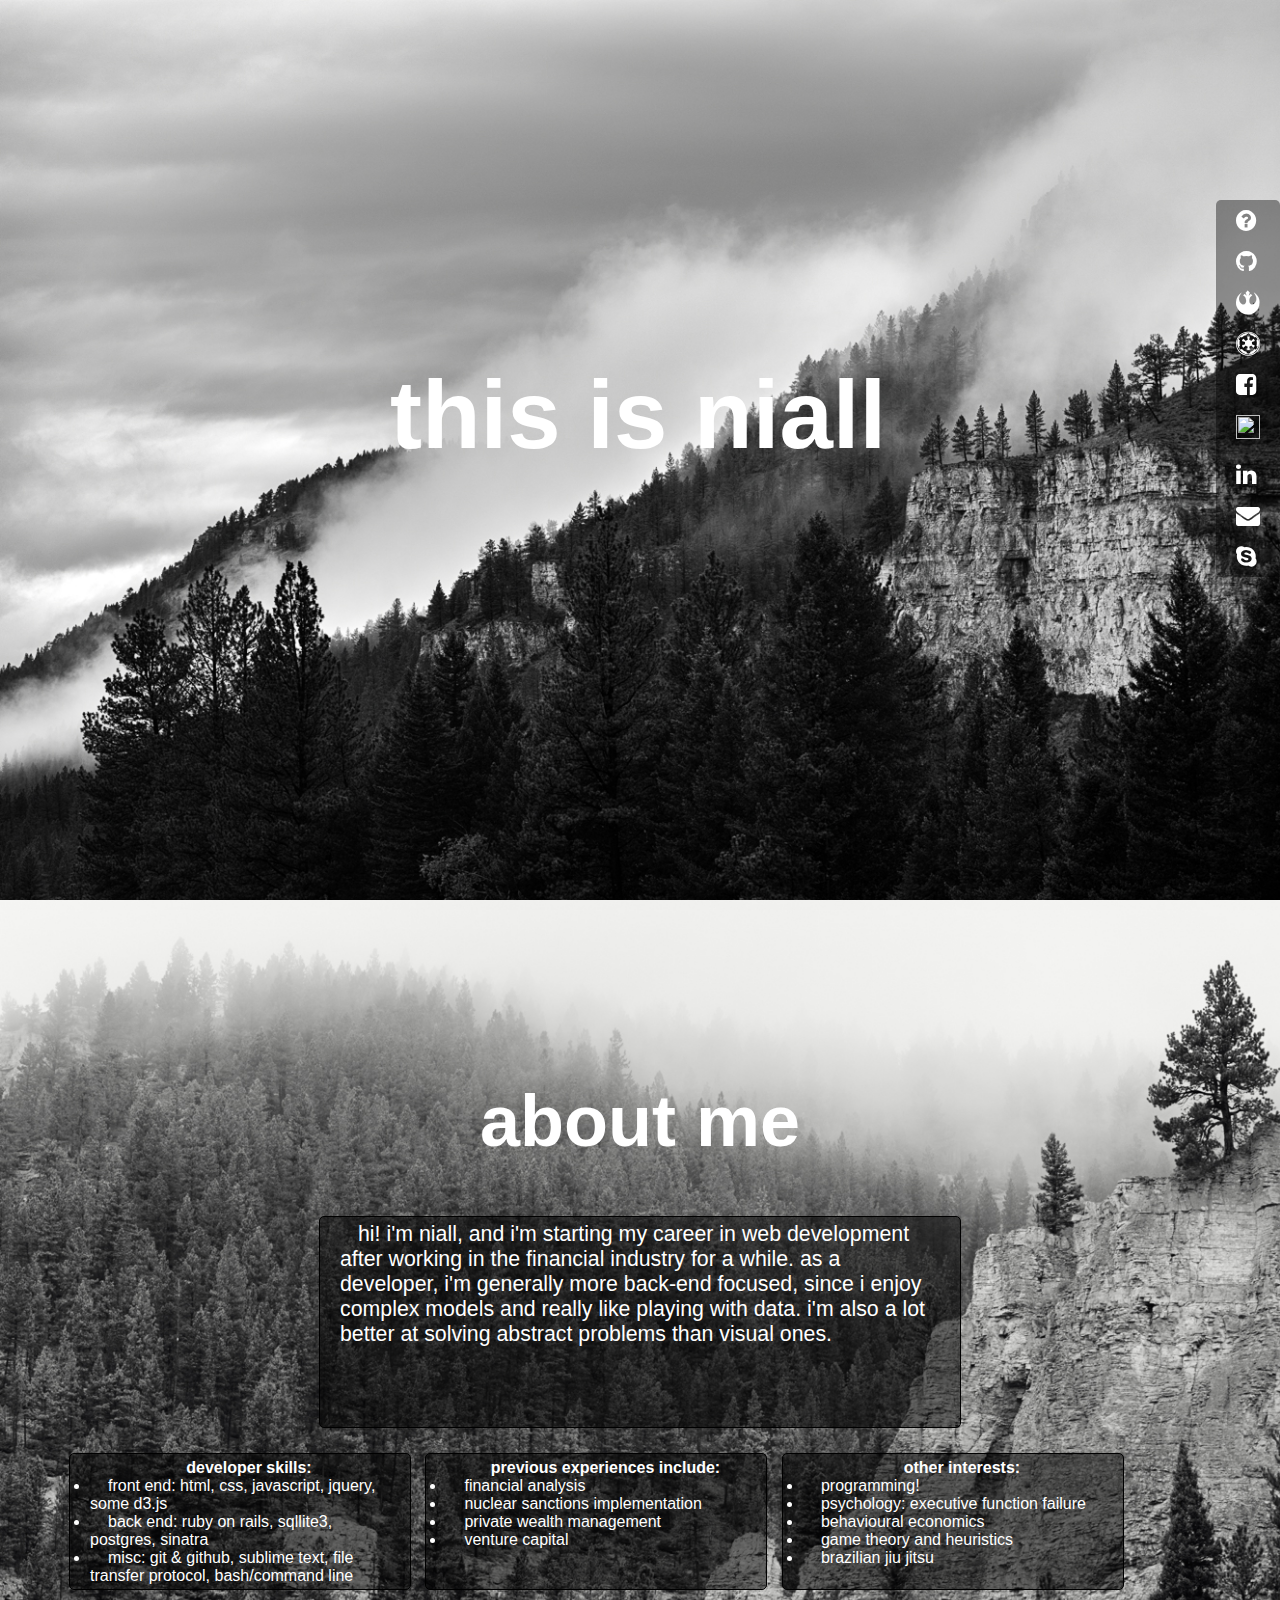
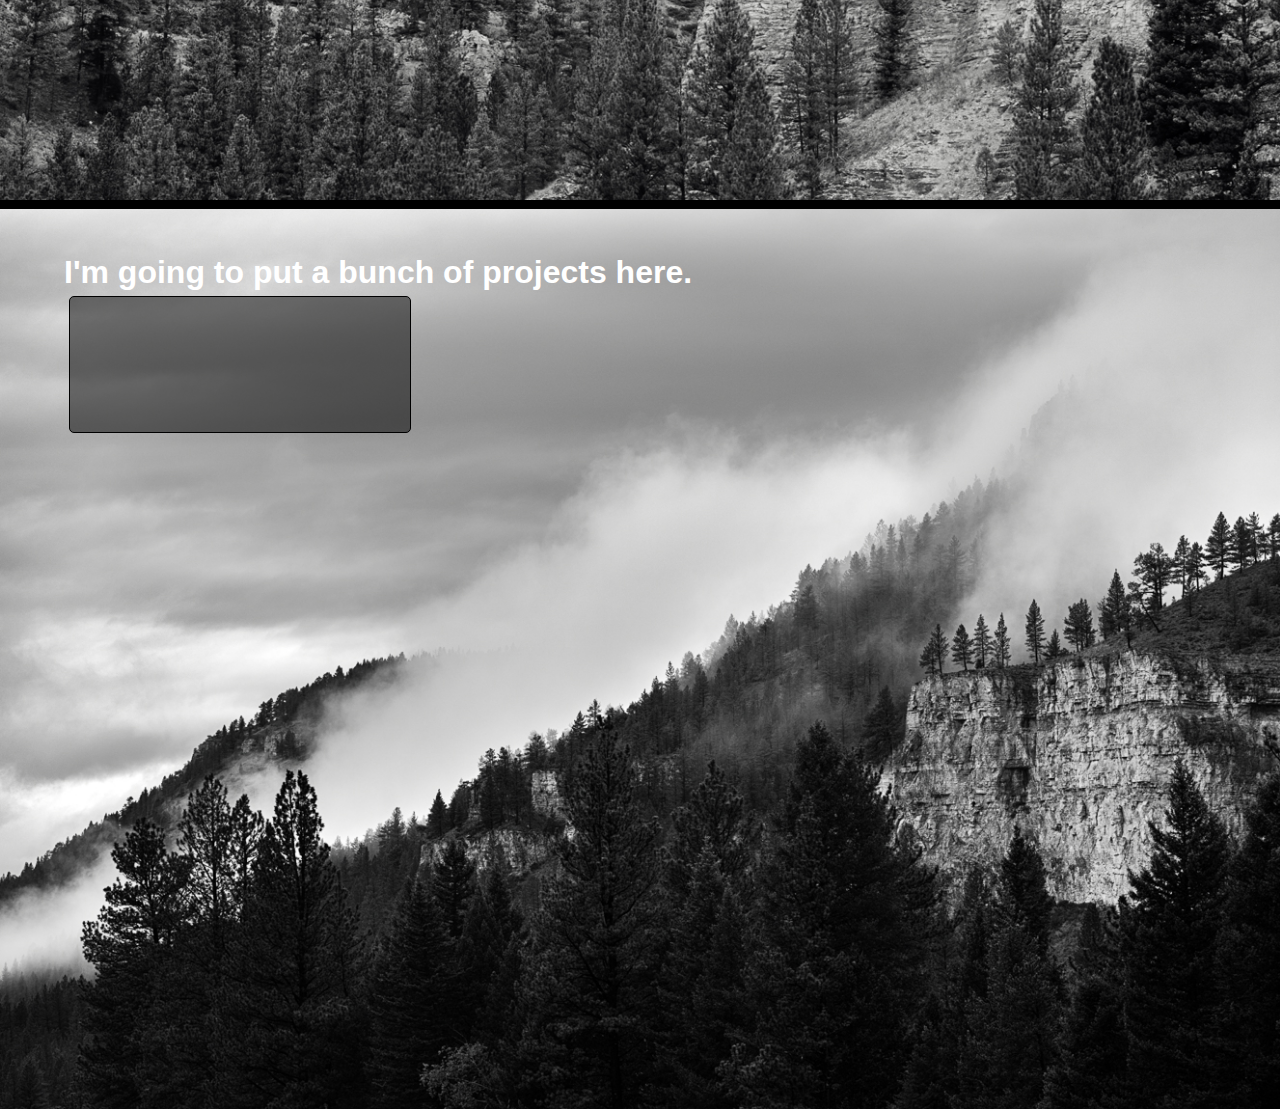
==== index.html @ db33f4f2 "added a semi blurb and more styling fixes" ====
<!DOCTYPE html>
<html>
<head>
	<link rel="stylesheet" type="text/css" href="font-awesome/css/font-awesome.min.css">
	<link rel="stylesheet" type="text/css" href="style.css">
	<link rel="stylesheet" href="https://maxcdn.bootstrapcdn.com/font-awesome/4.5.0/css/font-awesome.min.css">
	<title>this is niall</title>
</head>

<div id="right-sidebar">
	<!-- downlink to about me, need to edit href/target -->
	<a class="btnz" href="#aboutme" target="_blank"><i class="fa fa-question-circle fa-lg"></i></a>
	<!-- Github Link -->
	<a class="btnz" href="http://github.com/thisisniall/" target="_blank"><i class="fa fa-github fa-lg"></i></a>
	<!-- Rebel Alliance Button -->
	<a class="btnz" href="https://www.youtube.com/watch?v=TVgSV8c87lo" target="_blank"><i class="fa fa-rebel fa-lg"></i></a>
	<!-- Empire Button -->
	<a class="btnz" href="https://www.youtube.com/watch?v=-bzWSJG93P8" target="_blank"><i class="fa fa-empire fa-lg"></i></a>
	<!-- Facebook Button -->
	<a class="btnz" href="http://facebook.com" target="_blank"><i class="fa fa-facebook-square fa-lg"></i></a>
	<!-- Noon Pacific Button -->
	<a class="btnz" href="http://noonpacific.com/#/" target="_blank"><img class="iconsize" src="imgs/noonpacificwhite.png"></a>
	<!-- LinkedIn Share Button -->
	<a class="btnz" href="http://linkedin.com/in/thisisniall" target="_blank"><i class="fa fa-linkedin fa-lg"></i></a>
	<!-- Mail link Button -->
	<a class="btnz" href="mailto:niallpatrickmurphy@gmail.com"><i class="fa fa-envelope fa-lg"></i></a> 
	<!-- Skype Call Button // Note that I'd like to make this an auto add me as a contact button rather than a call button -->
	<a class="btnz black" href="skype:nnnniall"><i class="fa fa-skype fa-lg"></i></a> 
</div>

<div class= "backgroundone">
	<div id="bigtext">
		<h1>this is niall</h1>
	</div>
</div>

<div class="backgroundtwo">
	<div class="titletext" id="aboutme"><h1>about me</h1></div>
	<div class="infoboxholder">
			
			<div class="biginfobox">
				<p> hi! i'm niall, and i'm starting my career in web development after working in the financial industry for a while. as a developer, i'm generally more back-end focused, since i enjoy complex models and really like playing with data. i'm also a lot better at solving abstract problems than visual ones.</p>
			</div>
			<div class ="infobox">
				<h4>developer skills:</h4>
				<ul>
					<li>front end: html, css, javascript, jquery, some d3.js</li>
					<li>back end: ruby on rails, sqllite3, postgres, sinatra </li>
					<li> misc: git & github, sublime text, file transfer protocol, bash/command line </li>
				</ul>
			</div>
			<div class ="infobox">
				<ul><h4>previous experiences include:</h4>
					<li>financial analysis</li>
					<li>nuclear sanctions implementation</li>
					<li>private wealth management</li>
					<li>venture capital</li>
				</ul>
			</div>

			<div class ="infobox">
				<ul> <h4> other interests:</h4>
					<li>programming!</li>
					<li>psychology: executive function failure</li>
					<li>behavioural economics</li>
					<li>game theory and heuristics</li>
					<li>brazilian jiu jitsu</li>
				</ul>
			</div>
		</div>
</div>

<div class="backgroundthree">
	<div class="infoboxholder">
		<h1>I'm going to put a bunch of projects here.</h1>
		<div class ="infobox">
		</div>
	</div>
</div>



</body>
</html>
---- style.css ----
* {
	font-family: Arial;
	margin: 0;
	padding: 0;
	}

body {
	background-color: black;
}

#right-sidebar {
	position: fixed;
		right: 0;
		top: 100px;
	max-width: 300px;
	margin-top: 100px;
	margin-left: 20px;
	background-color:rgba(0,0,0,0.4);
	border-radius: 5px;
}

.iconsize {
	height: 24px;
	width: 24px;
}

.btnz {
   display: block;
   padding: 10px 20px;
   border:none;
   text-decoration: none;
   font-size: 18px;
   color: #FFF;
   border-radius: 5px;
}
 
.btnz:hover {
   background-color: #000000;
   border-radius: 5px;
}

/*going to have to fix these image paths?*/

.backgroundone {
	margin-top: 0px;
	height: 100vh;
	width: 100%;
	background-image: url(imgs/montanavalley.jpg);
	background-size: cover;
}

.backgroundtwo {
	margin-top: 0px;
	height: 100vh;
	width: 100%;
	background-image: url(imgs/montanahills.jpg);
	background-size: cover;
}

/*is gonna need a new image, obviously*/
.backgroundthree {
	margin-top: 0px;
	height: 100vh;
	width: 100%;
	background-image: url(imgs/montanavalley.jpg);
	background-size: cover;
}

/*floating too high.*/
#bigtext {
	margin: 0 auto;
	font-family: Arial;
	font-size: 48px;
	width: 500px;
	color: white;
  	vertical-align: center;
  	margin-bottom: 20vh;
  	padding-top: 40vh;
}

.infoboxholder {
	margin: 0 auto;
	width: 90%;
	font-family: Arial;
	color: white;
	vertical-align: center;
	padding-top: 5vh;
	margin-top: 1vh;
}

.titletext{
	margin: 0 auto;
	width: 400px;
	text-align: center;
	font-size: 36px;
	color: white;
	padding-top: 20vh;
}

.biginfobox {
	display: block;
	text-indent: 18px;
	width: 600px;
	margin: 0 auto;
	height: 200px;
	padding: 5px 20px;
	background-color: rgba(0,0,0,0.5);
	border: 1px solid black;
	border-radius: 5px;
	margin-bottom: 20px;
}

.biginfobox p {
	font-size: 16pt;
}

.infobox {
	display: inline-block;
	vertical-align: top;
	text-indent: 18px;
	width: 300px;
	height: 125px;
	padding: 5px 20px;
	margin: 5px;
	background-color: rgba(0,0,0,0.5);
	border: 1px solid black;
	border-radius: 5px;
}

.infobox h4 {
	text-align: center
}
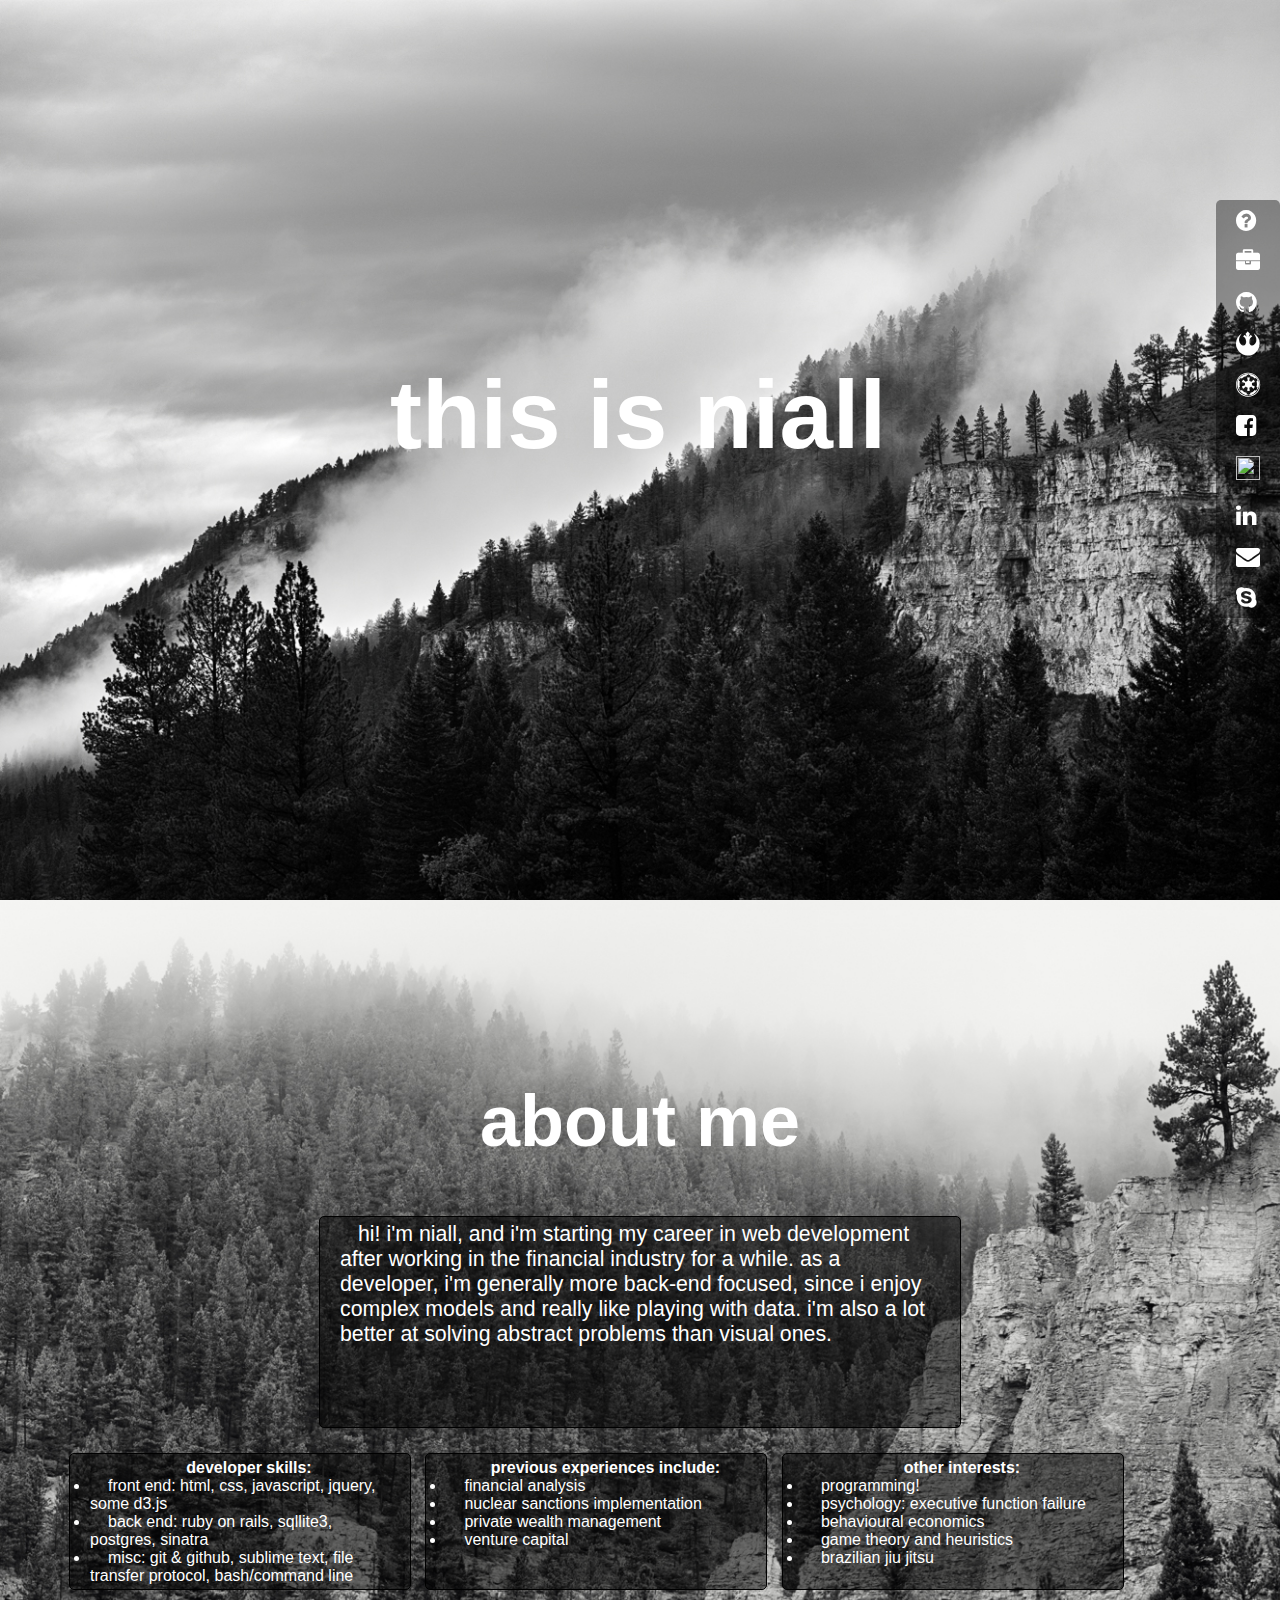
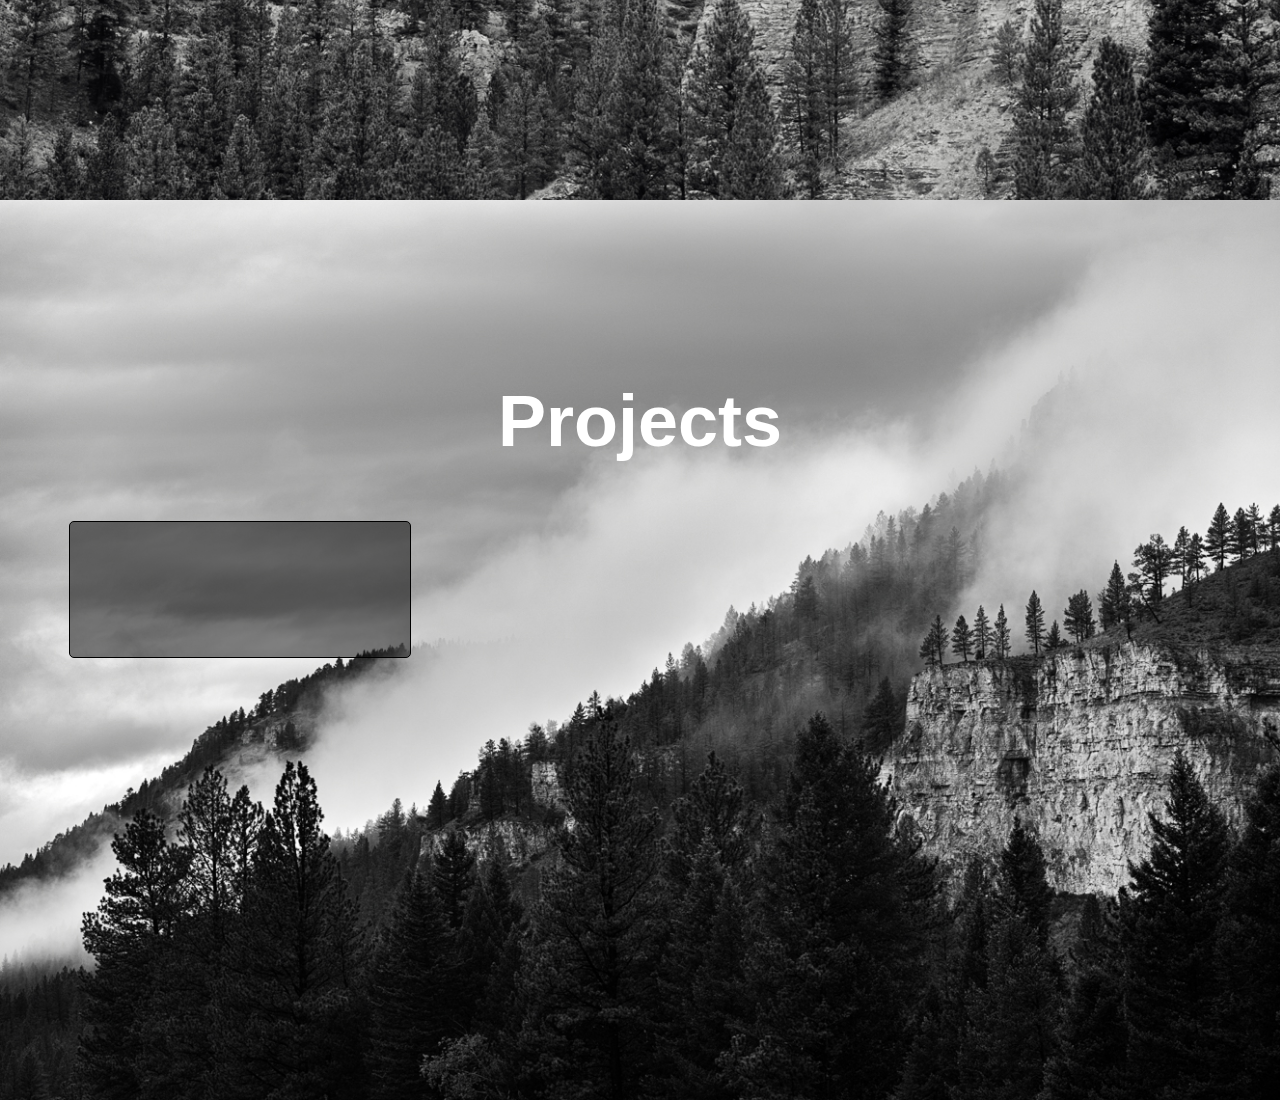
==== commit bc53c0d0: "starting to add in projects" ====
--- a/index.html
+++ b/index.html
@@ -8,8 +8,10 @@
 </head>
 
 <div id="right-sidebar">
-	<!-- downlink to about me, need to edit href/target -->
+	<!-- downlink to about me -->
 	<a class="btnz" href="#aboutme" target="_blank"><i class="fa fa-question-circle fa-lg"></i></a>
+	<!-- downlink to projects -->
+	<a class="btnz" href="#projects" target="_blank"><i class="fa fa-briefcase fa-lg"></i></a>
 	<!-- Github Link -->
 	<a class="btnz" href="http://github.com/thisisniall/" target="_blank"><i class="fa fa-github fa-lg"></i></a>
 	<!-- Rebel Alliance Button -->
@@ -36,7 +38,7 @@
 
 <div class="backgroundtwo">
 	<div class="titletext" id="aboutme"><h1>about me</h1></div>
-	<div class="infoboxholder">
+	<div class="boxholder">
 			
 			<div class="biginfobox">
 				<p> hi! i'm niall, and i'm starting my career in web development after working in the financial industry for a while. as a developer, i'm generally more back-end focused, since i enjoy complex models and really like playing with data. i'm also a lot better at solving abstract problems than visual ones.</p>
@@ -71,8 +73,8 @@
 </div>
 
 <div class="backgroundthree">
-	<div class="infoboxholder">
-		<h1>I'm going to put a bunch of projects here.</h1>
+	<div class="titletext" id="projects"> <h1>Projects</h1> </div>
+	<div class="boxholder">
 		<div class ="infobox">
 		</div>
 	</div>
--- a/style.css
+++ b/style.css
@@ -78,7 +78,7 @@
   	padding-top: 40vh;
 }
 
-.infoboxholder {
+.boxholder {
 	margin: 0 auto;
 	width: 90%;
 	font-family: Arial;
@@ -129,4 +129,22 @@
 
 .infobox h4 {
 	text-align: center
+}
+
+.project {
+	display: inline-block;
+	vertical-align: top;
+	text-indent: 18px;
+	width: 450px;
+	height: 450px;
+	padding: 5px 20px;
+	margin: 5px;
+	background-color: rgba(0,0,0,0.5);
+	border: 1px solid black;
+	border-radius: 5px;
+}
+
+.project img {
+	width: 450px;
+	height: 100%;
 }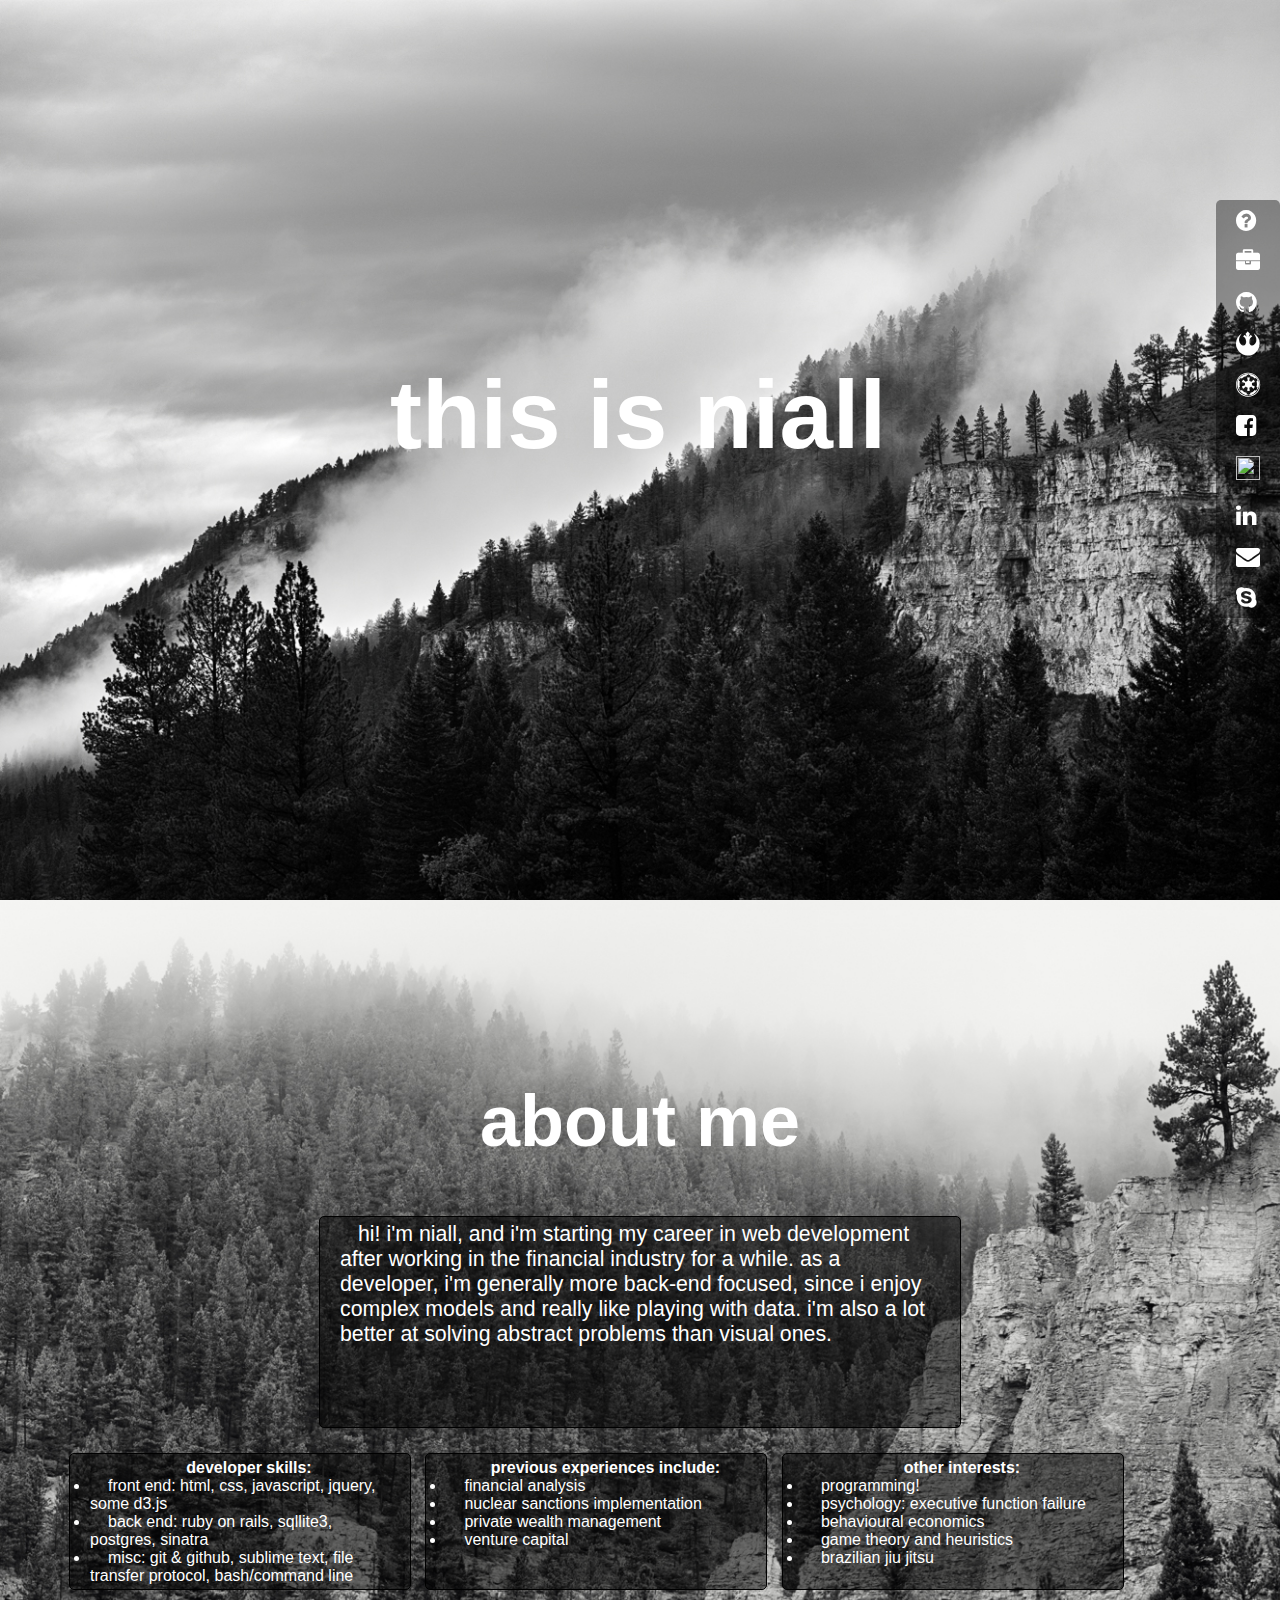
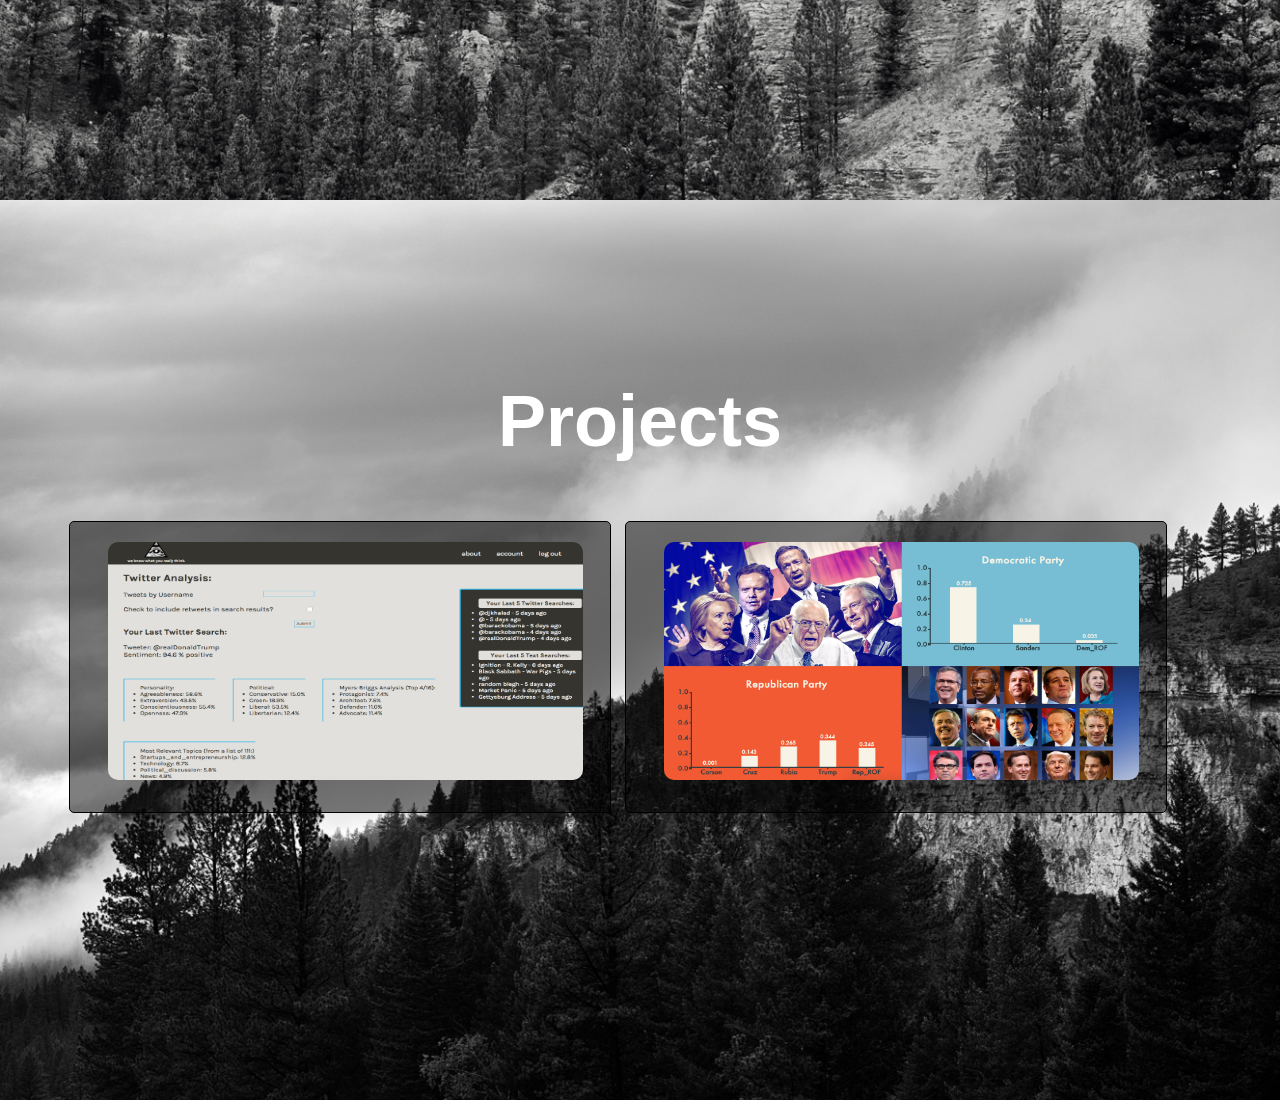
==== commit 92589d79: "adding in project images" ====
--- a/index.html
+++ b/index.html
@@ -75,7 +75,11 @@
 <div class="backgroundthree">
 	<div class="titletext" id="projects"> <h1>Projects</h1> </div>
 	<div class="boxholder">
-		<div class ="infobox">
+		<div class ="project">
+		<a href=""> <img src="imgs/allseeingeyess.png"></a>
+		</div>
+		<div class ="project">
+		<a href=""><img src="imgs/buyinelectionss.png"></a>
 		</div>
 	</div>
 </div>
--- a/style.css
+++ b/style.css
@@ -135,9 +135,9 @@
 	display: inline-block;
 	vertical-align: top;
 	text-indent: 18px;
-	width: 450px;
-	height: 450px;
-	padding: 5px 20px;
+	width: 500px;
+	height: 250px;
+	padding: 20px;
 	margin: 5px;
 	background-color: rgba(0,0,0,0.5);
 	border: 1px solid black;
@@ -145,6 +145,8 @@
 }
 
 .project img {
-	width: 450px;
-	height: 100%;
+	margin: 0 auto;
+	width: 95%;
+	height: 95%;
+	border-radius: 10px;
 }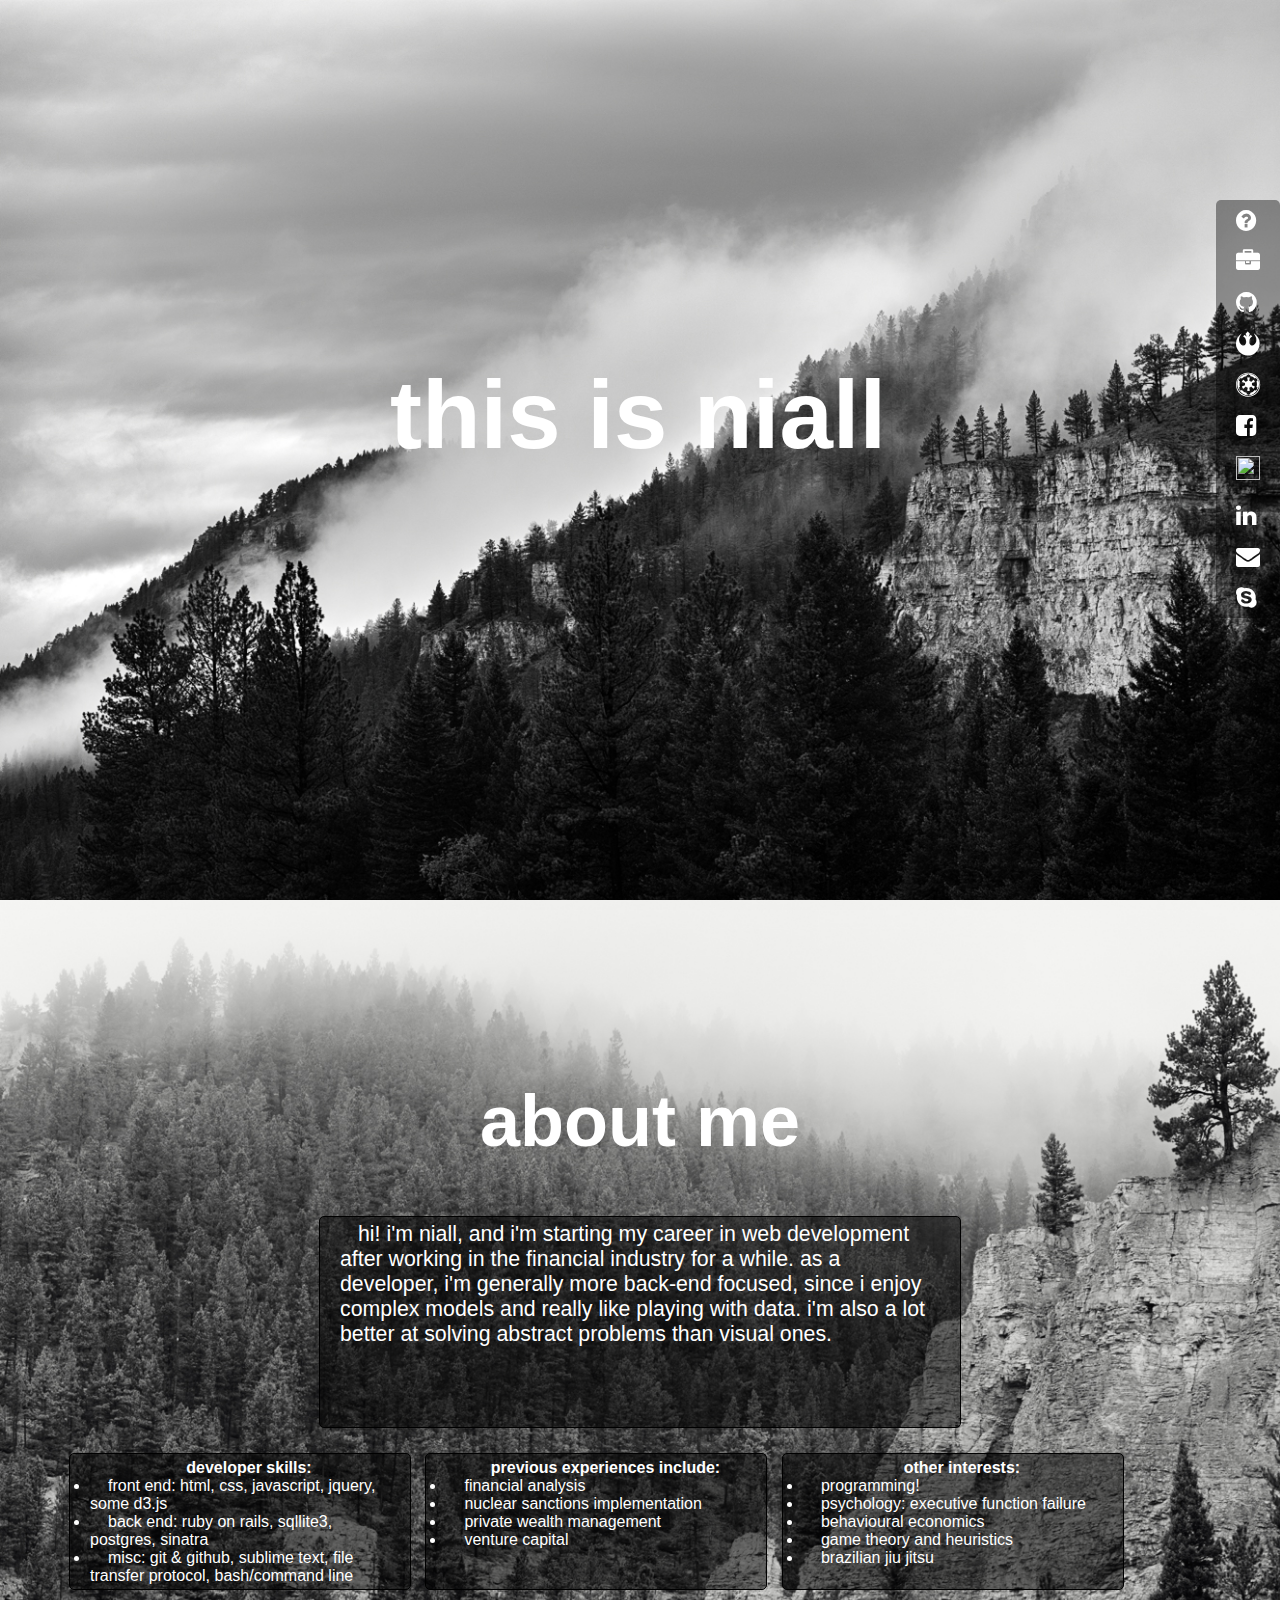
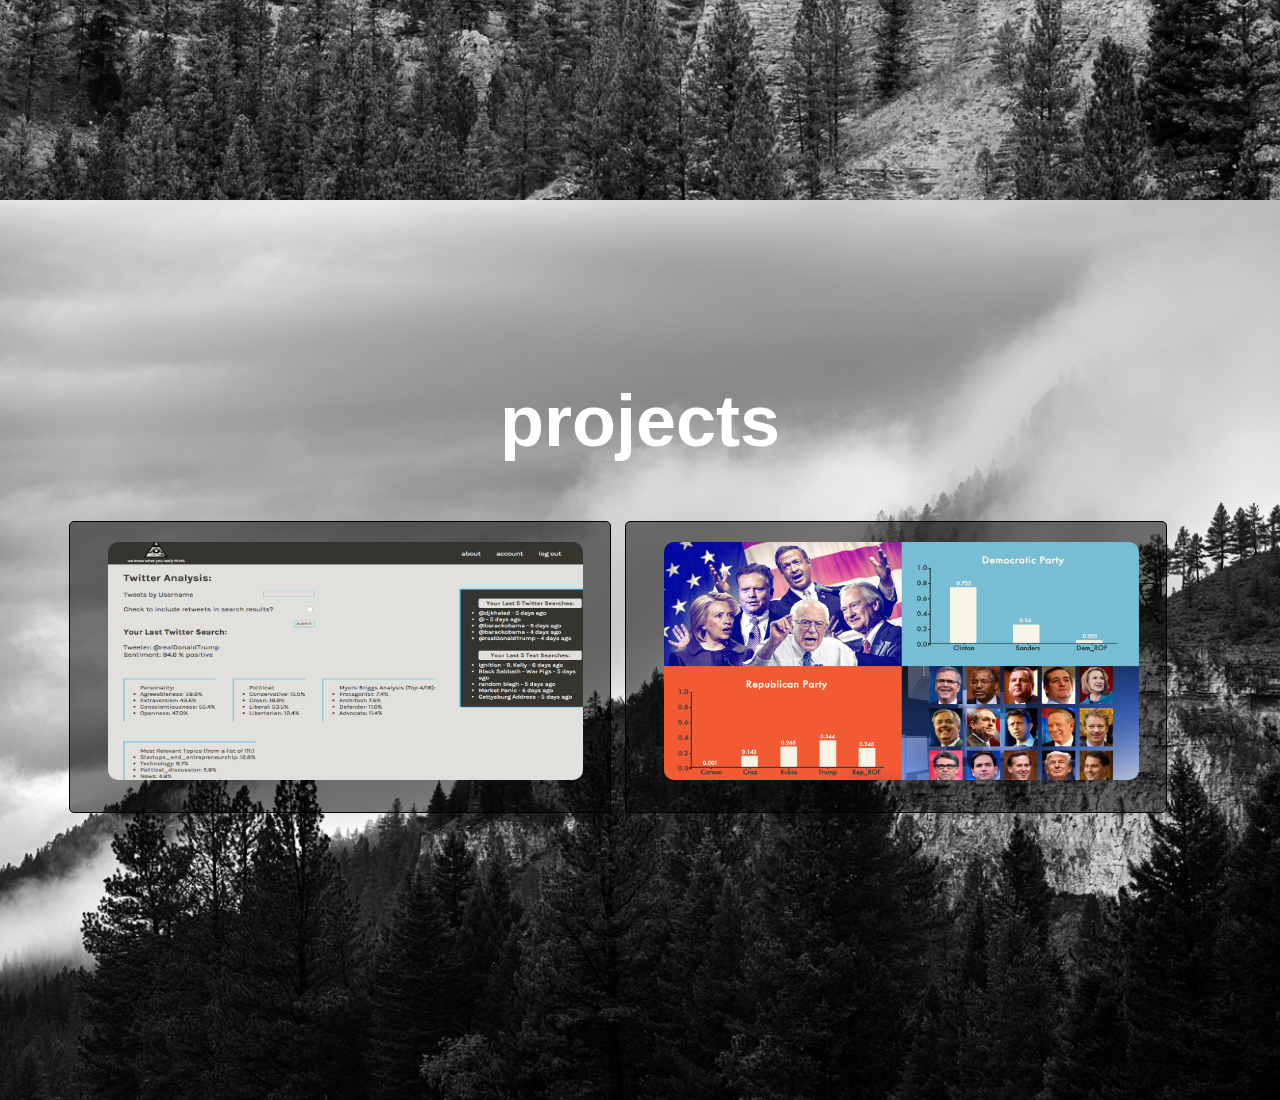
==== commit 3ac78b6d: "capitalized when i'm going all lower case is a no" ====
--- a/index.html
+++ b/index.html
@@ -73,13 +73,13 @@
 </div>
 
 <div class="backgroundthree">
-	<div class="titletext" id="projects"> <h1>Projects</h1> </div>
+	<div class="titletext" id="projects"> <h1>projects</h1> </div>
 	<div class="boxholder">
-		<div class ="project">
-		<a href=""> <img src="imgs/allseeingeyess.png"></a>
+		<div class ="project" id="allseeing">
+		<a href="https://github.com/thisisniall/all-seeing-eye"> <img src="imgs/allseeingeyess.png"></a>
 		</div>
-		<div class ="project">
-		<a href=""><img src="imgs/buyinelectionss.png"></a>
+		<div class ="project" id="election">
+		<a href="https://github.com/thisisniall/buy-in-election"><img src="imgs/buyinelectionss.png"></a>
 		</div>
 	</div>
 </div>
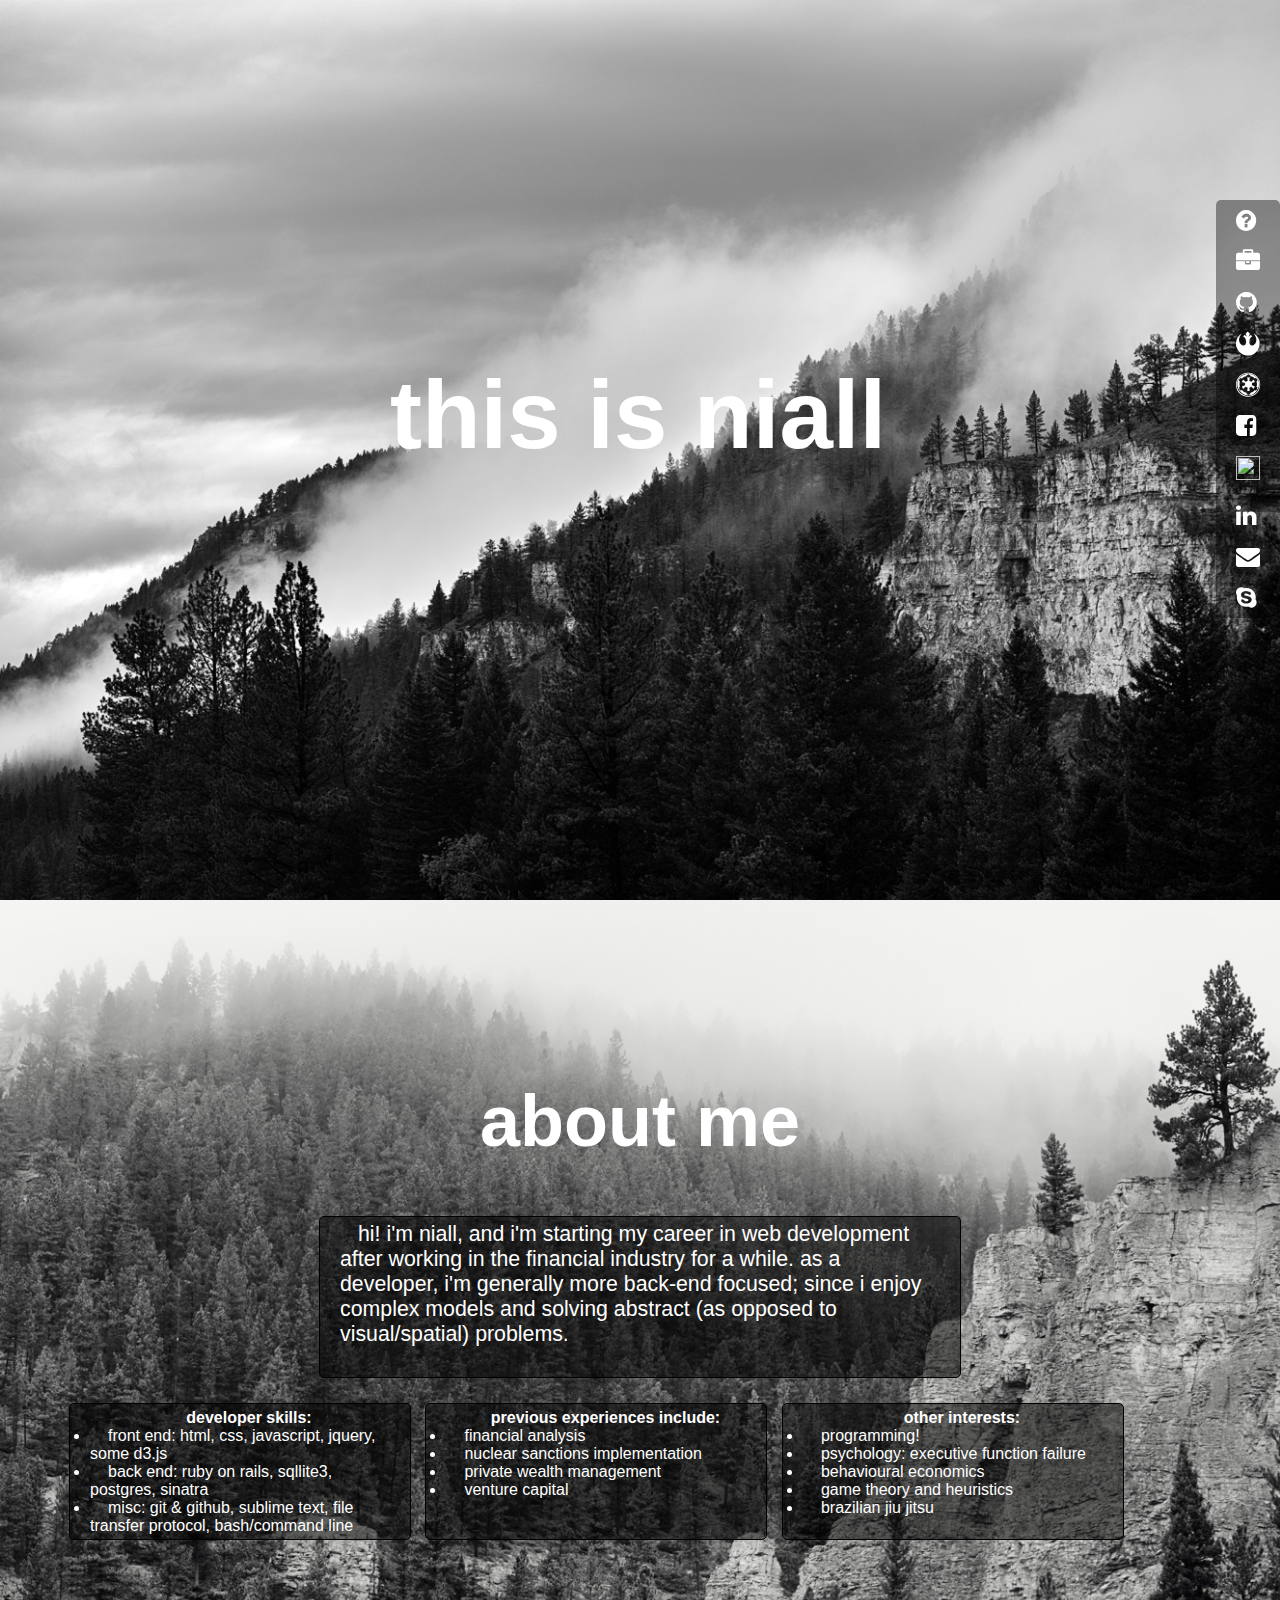
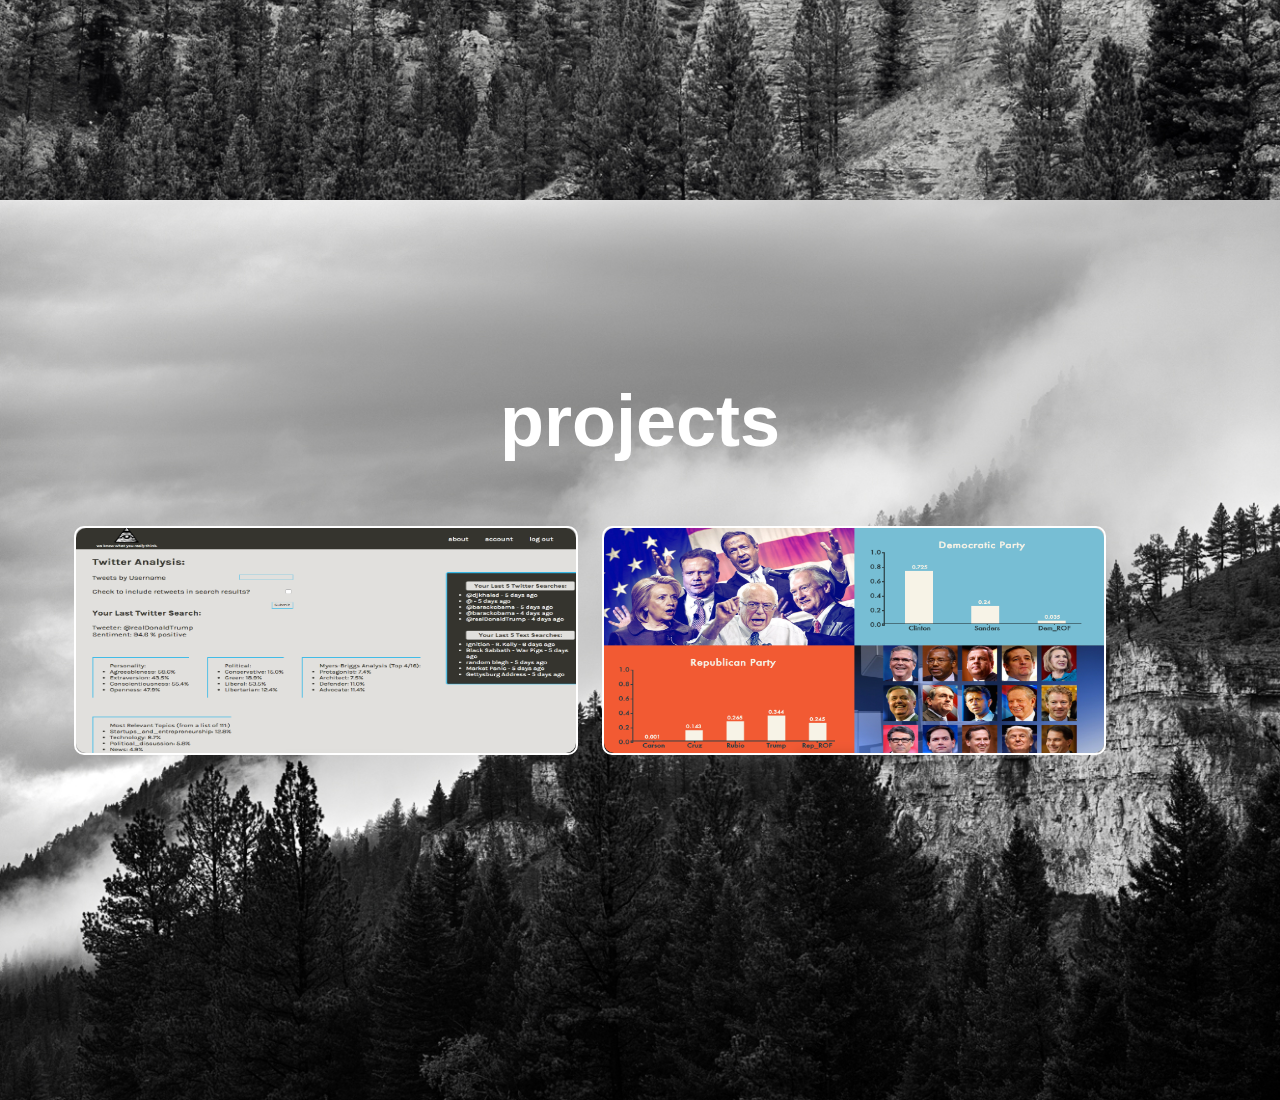
==== commit d980178f: "minor changes" ====
--- a/index.html
+++ b/index.html
@@ -9,9 +9,9 @@
 
 <div id="right-sidebar">
 	<!-- downlink to about me -->
-	<a class="btnz" href="#aboutme" target="_blank"><i class="fa fa-question-circle fa-lg"></i></a>
+	<a class="btnz" href="#aboutme"><i class="fa fa-question-circle fa-lg"></i></a>
 	<!-- downlink to projects -->
-	<a class="btnz" href="#projects" target="_blank"><i class="fa fa-briefcase fa-lg"></i></a>
+	<a class="btnz" href="#projects"><i class="fa fa-briefcase fa-lg"></i></a>
 	<!-- Github Link -->
 	<a class="btnz" href="http://github.com/thisisniall/" target="_blank"><i class="fa fa-github fa-lg"></i></a>
 	<!-- Rebel Alliance Button -->
@@ -41,7 +41,7 @@
 	<div class="boxholder">
 			
 			<div class="biginfobox">
-				<p> hi! i'm niall, and i'm starting my career in web development after working in the financial industry for a while. as a developer, i'm generally more back-end focused, since i enjoy complex models and really like playing with data. i'm also a lot better at solving abstract problems than visual ones.</p>
+				<p> hi! i'm niall, and i'm starting my career in web development after working in the financial industry for a while. as a developer, i'm generally more back-end focused; since i enjoy complex models and solving abstract (as opposed to visual/spatial) problems.</p>
 			</div>
 			<div class ="infobox">
 				<h4>developer skills:</h4>
--- a/style.css
+++ b/style.css
@@ -102,7 +102,7 @@
 	text-indent: 18px;
 	width: 600px;
 	margin: 0 auto;
-	height: 200px;
+	height: 150px;
 	padding: 5px 20px;
 	background-color: rgba(0,0,0,0.5);
 	border: 1px solid black;
@@ -134,19 +134,16 @@
 .project {
 	display: inline-block;
 	vertical-align: top;
-	text-indent: 18px;
 	width: 500px;
-	height: 250px;
-	padding: 20px;
-	margin: 5px;
-	background-color: rgba(0,0,0,0.5);
-	border: 1px solid black;
-	border-radius: 5px;
+	height: 225px;
+	border: 2px solid white;
+	border-radius: 10px;
+	margin: 10px;
 }
 
 .project img {
 	margin: 0 auto;
-	width: 95%;
-	height: 95%;
+	width: 100%;
+	height: 100%;
 	border-radius: 10px;
 }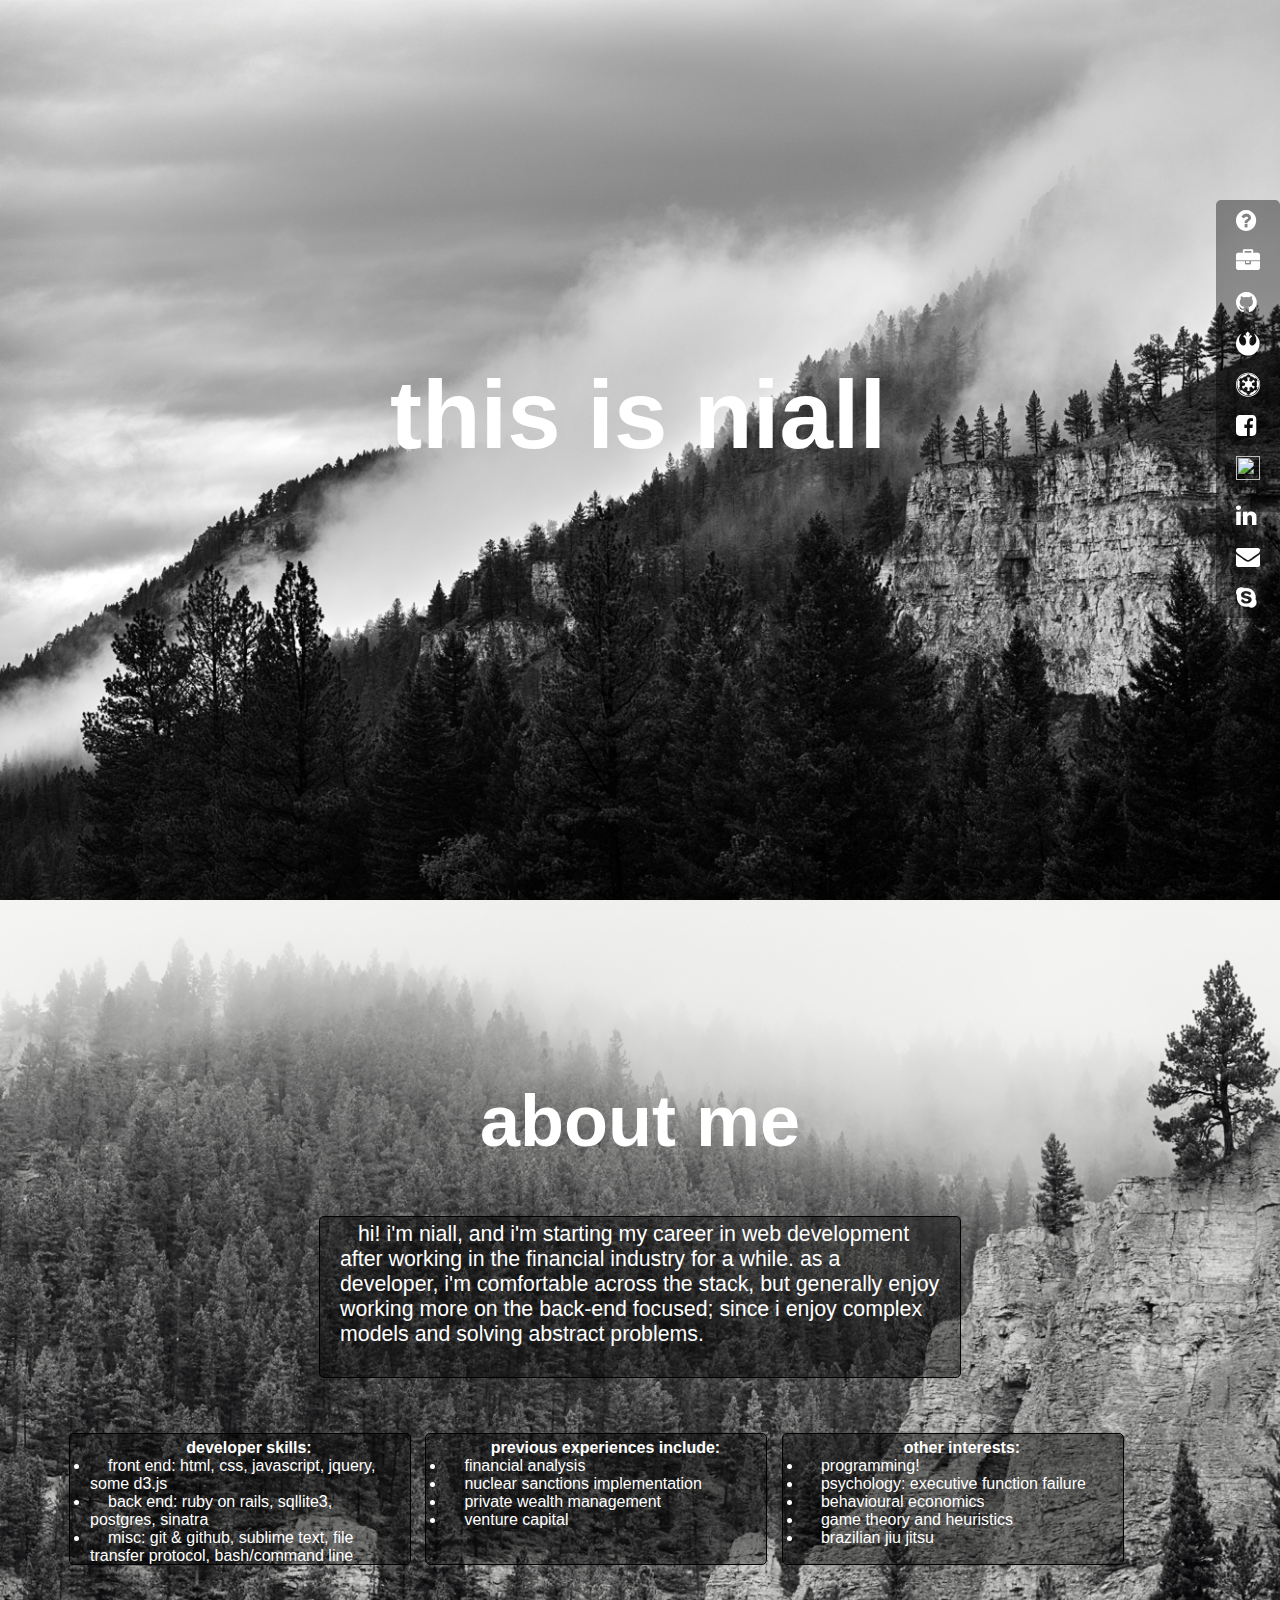
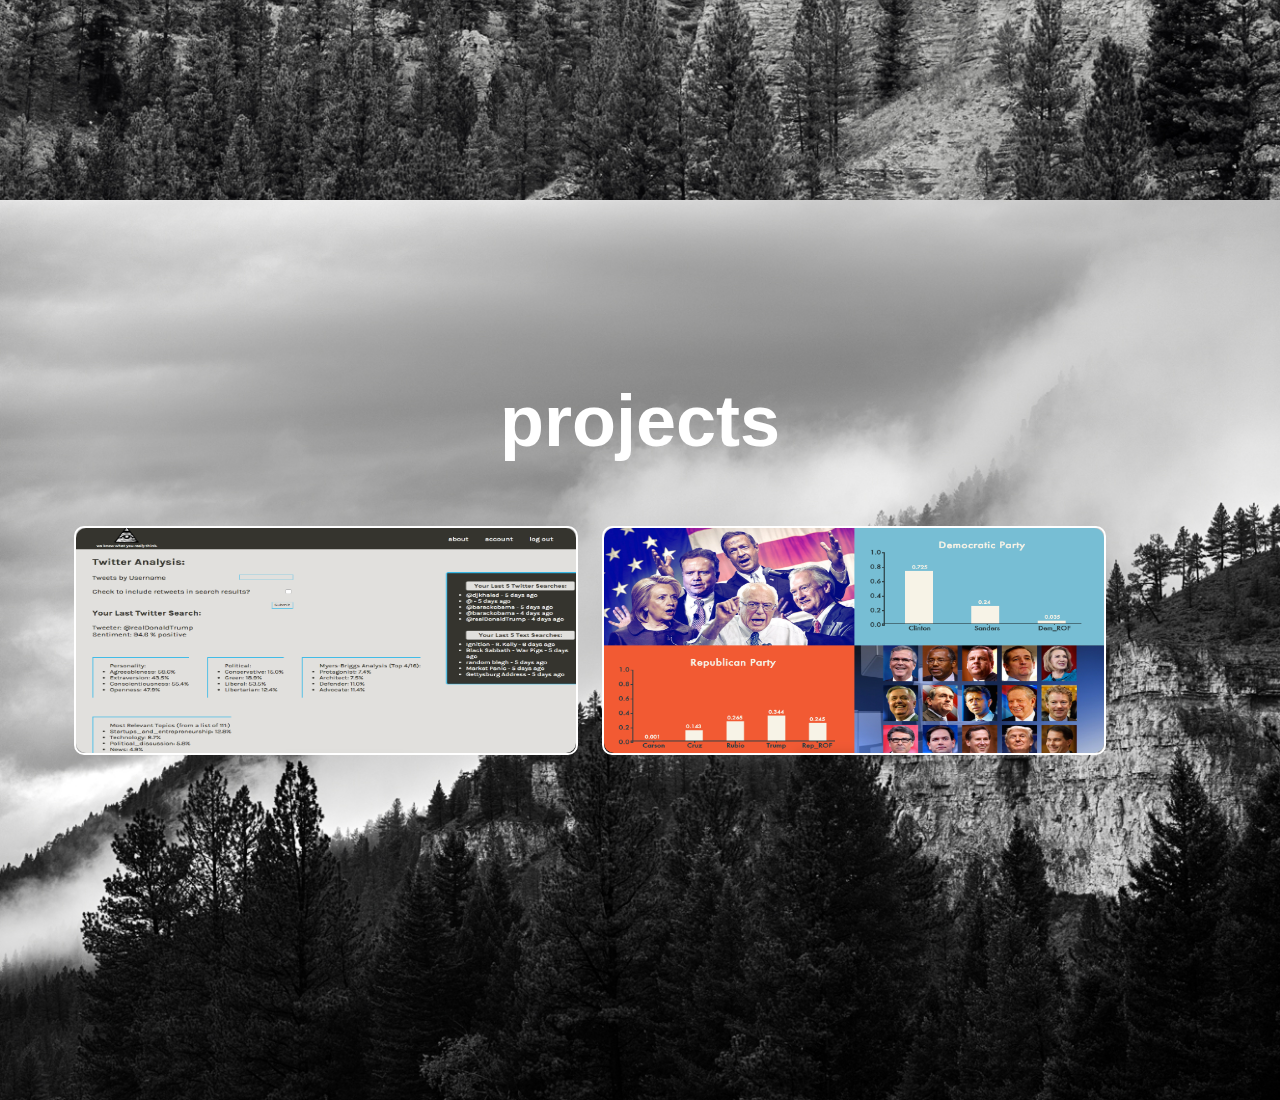
==== commit a4a5c9ed: "wording and minor formatting changes." ====
--- a/index.html
+++ b/index.html
@@ -41,7 +41,7 @@
 	<div class="boxholder">
 			
 			<div class="biginfobox">
-				<p> hi! i'm niall, and i'm starting my career in web development after working in the financial industry for a while. as a developer, i'm generally more back-end focused; since i enjoy complex models and solving abstract (as opposed to visual/spatial) problems.</p>
+				<p> hi! i'm niall, and i'm starting my career in web development after working in the financial industry for a while. as a developer, i'm comfortable across the stack, but generally enjoy working more on the back-end focused; since i enjoy complex models and solving abstract problems.</p>
 			</div>
 			<div class ="infobox">
 				<h4>developer skills:</h4>
--- a/style.css
+++ b/style.css
@@ -104,10 +104,10 @@
 	margin: 0 auto;
 	height: 150px;
 	padding: 5px 20px;
-	background-color: rgba(0,0,0,0.5);
+	background-color: rgba(0,0,0,0.4);
 	border: 1px solid black;
 	border-radius: 5px;
-	margin-bottom: 20px;
+	margin-bottom: 50px;
 }
 
 .biginfobox p {
@@ -119,10 +119,10 @@
 	vertical-align: top;
 	text-indent: 18px;
 	width: 300px;
-	height: 125px;
+	height: 120px;
 	padding: 5px 20px;
 	margin: 5px;
-	background-color: rgba(0,0,0,0.5);
+	background-color: rgba(0,0,0,0.4);
 	border: 1px solid black;
 	border-radius: 5px;
 }
